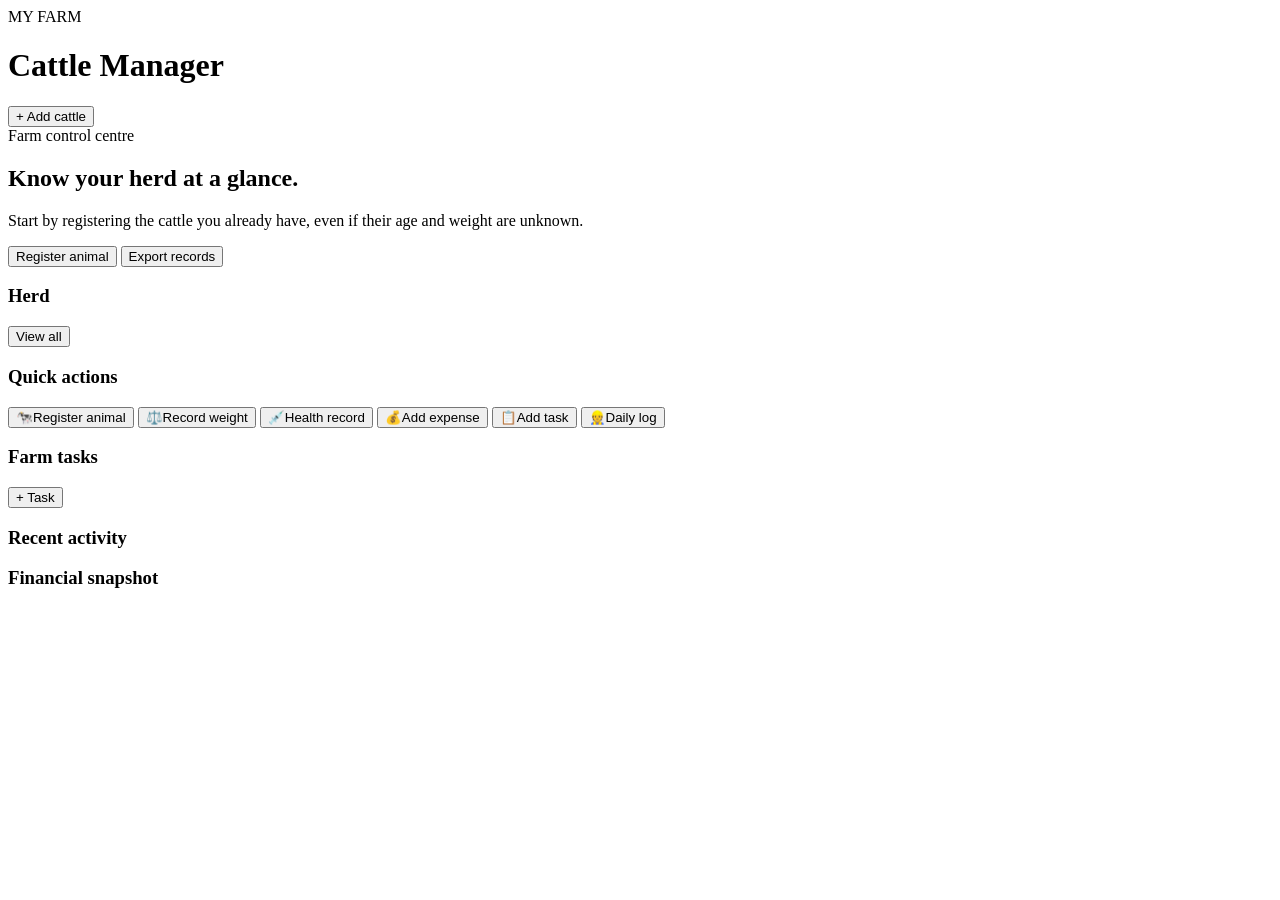
==== index.html @ 68946fac "Create farm management app" ====
<!doctype html>
<html lang="en">
<head>
  <meta charset="UTF-8" />
  <meta name="viewport" content="width=device-width, initial-scale=1.0" />
  <meta name="theme-color" content="#16351f" />
  <title>My Farm — Cattle Manager</title>
  <link rel="stylesheet" href="style.css" />
</head>
<body>
  <header class="topbar">
    <div>
      <div class="eyebrow">MY FARM</div>
      <h1>Cattle Manager</h1>
    </div>
    <button class="primary" id="quickAdd">+ Add cattle</button>
  </header>

  <main class="container">
    <section class="hero">
      <div>
        <span class="pill">Farm control centre</span>
        <h2>Know your herd at a glance.</h2>
        <p>Start by registering the cattle you already have, even if their age and weight are unknown.</p>
      </div>
      <div class="hero-actions">
        <button class="primary" id="registerBtn">Register animal</button>
        <button class="secondary" id="exportBtn">Export records</button>
      </div>
    </section>

    <section class="stats" id="stats"></section>

    <section class="grid-2">
      <div class="card">
        <div class="section-head"><h3>Herd</h3><button class="link" id="showAll">View all</button></div>
        <div id="herdList" class="animal-list"></div>
      </div>
      <div class="card">
        <div class="section-head"><h3>Quick actions</h3></div>
        <div class="quick-grid">
          <button class="action" data-action="animal">🐄<span>Register animal</span></button>
          <button class="action" data-action="weight">⚖️<span>Record weight</span></button>
          <button class="action" data-action="health">💉<span>Health record</span></button>
          <button class="action" data-action="expense">💰<span>Add expense</span></button>
          <button class="action" data-action="task">📋<span>Add task</span></button>
          <button class="action" data-action="caretaker">👷<span>Daily log</span></button>
        </div>
      </div>
    </section>

    <section class="card">
      <div class="section-head"><h3>Farm tasks</h3><button class="link" id="addTask">+ Task</button></div>
      <div id="taskList" class="task-list"></div>
    </section>

    <section class="grid-2">
      <div class="card">
        <div class="section-head"><h3>Recent activity</h3></div>
        <div id="activityList" class="activity-list"></div>
      </div>
      <div class="card">
        <div class="section-head"><h3>Financial snapshot</h3></div>
        <div class="finance" id="finance"></div>
      </div>
    </section>
  </main>

  <dialog id="animalDialog">
    <form method="dialog" id="animalForm" class="modal">
      <div class="section-head"><h3>Register animal</h3><button type="button" class="icon-btn" data-close>×</button></div>
      <p class="muted">Use a temporary ID if the animal has no ear tag.</p>
      <label>Animal ID<input name="id" required placeholder="BULL-001" /></label>
      <div class="form-grid">
        <label>Type<select name="type"><option>Bull</option><option>Cow</option><option>Heifer</option><option>Calf</option></select></label>
        <label>Breed<input name="breed" placeholder="Nguni / Bosmara / Unknown" /></label>
      </div>
      <div class="form-grid">
        <label>Estimated age (months)<input name="age" type="number" min="0" placeholder="Unknown" /></label>
        <label>Weight (kg)<input name="weight" type="number" min="0" placeholder="Unknown" /></label>
      </div>
      <label>Colour / markings<textarea name="markings" rows="2" placeholder="Brown, white face, etc."></textarea></label>
      <label>Notes<textarea name="notes" rows="2" placeholder="Anything useful about this animal"></textarea></label>
      <div class="modal-actions"><button type="button" class="secondary" data-close>Cancel</button><button class="primary">Save animal</button></div>
    </form>
  </dialog>

  <dialog id="taskDialog">
    <form method="dialog" id="taskForm" class="modal">
      <div class="section-head"><h3>Add farm task</h3><button type="button" class="icon-btn" data-close>×</button></div>
      <label>Task<input name="task" required placeholder="Check water tank" /></label>
      <label>Due date<input name="due" type="date" /></label>
      <div class="modal-actions"><button type="button" class="secondary" data-close>Cancel</button><button class="primary">Add task</button></div>
    </form>
  </dialog>

  <dialog id="recordDialog">
    <form method="dialog" id="recordForm" class="modal">
      <div class="section-head"><h3 id="recordTitle">Add record</h3><button type="button" class="icon-btn" data-close>×</button></div>
      <input type="hidden" name="recordType" />
      <label>Animal ID<input name="animalId" required placeholder="BULL-001" /></label>
      <label id="valueLabel">Details<textarea name="value" rows="3" required placeholder="Enter details"></textarea></label>
      <label>Cost (R)<input name="cost" type="number" min="0" step="0.01" placeholder="0" /></label>
      <div class="modal-actions"><button type="button" class="secondary" data-close>Cancel</button><button class="primary">Save record</button></div>
    </form>
  </dialog>

  <script src="app.js"></script>
</body>
</html>
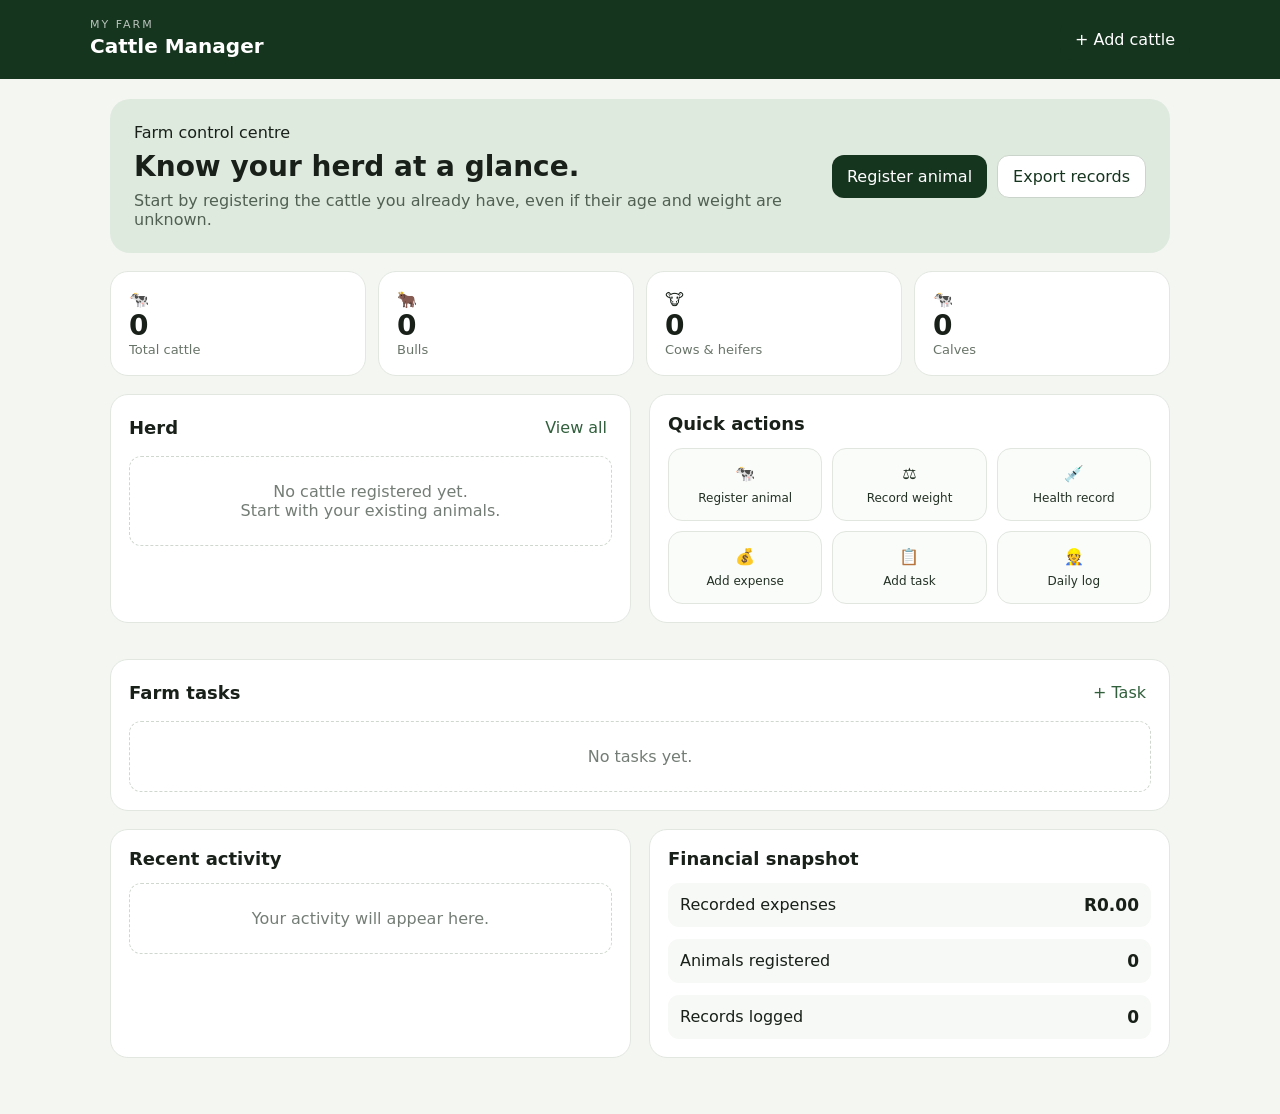
==== commit 3087c021: "Make My Farm installable on Android" ====
--- a/index.html
+++ b/index.html
@@ -4,6 +4,8 @@
   <meta charset="UTF-8" />
   <meta name="viewport" content="width=device-width, initial-scale=1.0" />
   <meta name="theme-color" content="#16351f" />
+  <link rel="manifest" href="manifest.webmanifest" />
+  <link rel="icon" href="icon.svg" type="image/svg+xml" />
   <title>My Farm — Cattle Manager</title>
   <link rel="stylesheet" href="style.css" />
 </head>
@@ -106,5 +108,10 @@
   </dialog>
 
   <script src="app.js"></script>
+  <script>
+    if ('serviceWorker' in navigator) {
+      window.addEventListener('load', () => navigator.serviceWorker.register('./sw.js'));
+    }
+  </script>
 </body>
 </html>
--- a/style.css
+++ b/style.css
@@ -0,0 +1 @@
+*{box-sizing:border-box}body{margin:0;font-family:Inter,system-ui,-apple-system,BlinkMacSystemFont,"Segoe UI",sans-serif;background:#f4f6f2;color:#182019}button,input,select,textarea{font:inherit}button{cursor:pointer}.topbar{background:#16351f;color:#fff;padding:18px max(20px,calc((100% - 1100px)/2));display:flex;align-items:center;justify-content:space-between;gap:12px}.eyebrow{font-size:11px;letter-spacing:2px;opacity:.7}.topbar h1{font-size:20px;margin:3px 0}.container{max-width:1100px;margin:auto;padding:20px}.hero{background:#dfeadf;border-radius:20px;padding:24px;display:flex;align-items:center;justify-content:space-between;gap:24px;margin-bottom:18px}.hero h2{font-size:28px;margin:8px 0}.hero p{margin:0;color:#506052;max-width:650px}.hero-actions{display:flex;gap:10px;flex-wrap:wrap}.primary,.secondary,.link,.icon-btn{border:0;border-radius:12px;padding:11px 15px}.primary{background:#16351f;color:#fff}.secondary{background:#fff;color:#16351f;border:1px solid #cbd4ca}.link{background:none;color:#315f3c;padding:5px}.stats{display:grid;grid-template-columns:repeat(4,1fr);gap:12px;margin-bottom:18px}.stat,.card{background:#fff;border:1px solid #e2e7e0;border-radius:18px}.stat{padding:18px}.stat .number{font-size:28px;font-weight:750}.stat .label,.muted{color:#697469;font-size:13px}.grid-2{display:grid;grid-template-columns:1fr 1fr;gap:18px;margin-bottom:18px}.card{padding:18px;margin-bottom:18px}.section-head{display:flex;align-items:center;justify-content:space-between;gap:10px}.section-head h3{margin:0;font-size:18px}.animal-list,.task-list,.activity-list{display:grid;gap:10px;margin-top:14px}.animal,.task,.activity{padding:13px;border:1px solid #e5e9e4;border-radius:13px;display:flex;align-items:center;justify-content:space-between;gap:10px}.animal-main{display:flex;align-items:center;gap:12px}.animal-icon{width:40px;height:40px;border-radius:12px;background:#edf2eb;display:grid;place-items:center;font-size:21px}.animal strong{display:block}.animal small{color:#727b73}.quick-grid{display:grid;grid-template-columns:repeat(3,1fr);gap:10px;margin-top:14px}.action{border:1px solid #e1e6df;background:#fafcf9;border-radius:14px;padding:15px 8px;display:grid;gap:8px;justify-items:center;color:#243125}.action span{font-size:12px}.task.done{opacity:.55}.task button{border:0;background:#edf2eb;border-radius:9px;padding:7px}.finance{display:grid;gap:12px;margin-top:14px}.money{display:flex;justify-content:space-between;padding:12px;background:#f7f9f6;border-radius:11px}.money strong{font-size:17px}.modal{min-width:min(92vw,520px);padding:22px;border:0;border-radius:18px}.modal::backdrop{background:rgba(0,0,0,.45)}label{display:block;font-size:13px;font-weight:650;margin-top:13px}input,select,textarea{width:100%;margin-top:6px;padding:11px;border:1px solid #ccd4ca;border-radius:10px;background:#fff}textarea{resize:vertical}.form-grid{display:grid;grid-template-columns:1fr 1fr;gap:12px}.modal-actions{display:flex;justify-content:flex-end;gap:10px;margin-top:18px}.icon-btn{font-size:24px;background:#f1f3f0;padding:2px 10px}.empty{padding:25px;text-align:center;color:#747d75;border:1px dashed #cfd7ce;border-radius:12px}.badge{font-size:11px;background:#edf2eb;border-radius:999px;padding:5px 8px}@media(max-width:700px){.topbar{padding:15px 16px}.topbar .primary{display:none}.container{padding:14px}.hero{padding:18px;display:block}.hero h2{font-size:23px}.hero-actions{margin-top:15px}.stats{grid-template-columns:1fr 1fr}.grid-2{grid-template-columns:1fr}.quick-grid{grid-template-columns:repeat(2,1fr)}.form-grid{grid-template-columns:1fr}.modal{min-width:0;width:92vw}.card{margin-bottom:14px}}
